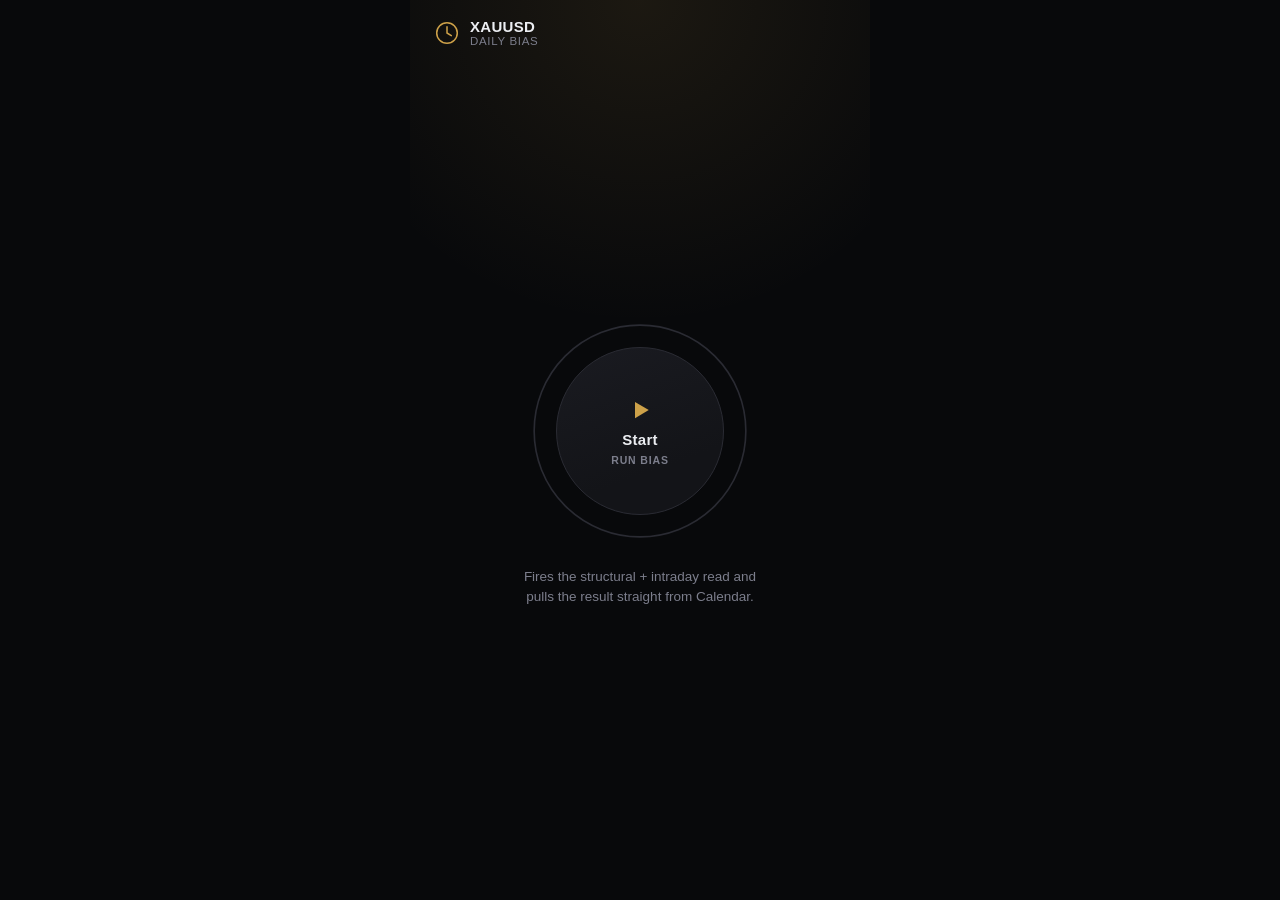
==== xauusd-bot-app/templates/index.html @ d7f9b199 "Add structured stats and key-points layout to the bias ticket Parses the routine's real output forma" ====
<!DOCTYPE html>
<html lang="en">
<head>
<meta charset="UTF-8">
<meta name="viewport" content="width=device-width, initial-scale=1, viewport-fit=cover">
<meta name="theme-color" content="#08090b">
<meta name="apple-mobile-web-app-capable" content="yes">
<meta name="apple-mobile-web-app-status-bar-style" content="black-translucent">
<meta name="apple-mobile-web-app-title" content="XAUUSD Bias">
<title>XAUUSD Daily Bias</title>
<style>
  :root {
    --ink: #08090b;
    --panel: #131418;
    --panel-raised: #1a1b21;
    --hairline: #2a2b33;
    --hairline-soft: rgba(255,255,255,0.06);
    --paper: #eceef2;
    --ink-2: #7c7e8c;
    --gold: #cda149;
    --gold-dim: rgba(205, 161, 73, 0.14);
    --buy: #35c78a;
    --buy-dim: rgba(53, 199, 138, 0.14);
    --sell: #e5566a;
    --sell-dim: rgba(229, 86, 106, 0.14);
    --none: #6f8fae;
    --none-dim: rgba(111, 143, 174, 0.14);
    --font-display: -apple-system, BlinkMacSystemFont, "SF Pro Display", "Segoe UI Variable", "Segoe UI", Roboto, sans-serif;
    --font-mono: ui-monospace, "SF Mono", "Cascadia Mono", "Roboto Mono", Menlo, Consolas, monospace;
  }

  * { box-sizing: border-box; -webkit-tap-highlight-color: transparent; }

  html, body {
    background: var(--ink);
    color: var(--paper);
  }

  body {
    margin: 0;
    font-family: var(--font-display);
    min-height: 100dvh;
    display: flex;
    justify-content: center;
    overflow-x: hidden;
  }

  .app-shell {
    width: 100%;
    max-width: 460px;
    min-height: 100dvh;
    display: flex;
    flex-direction: column;
    position: relative;
    padding-top: env(safe-area-inset-top);
    padding-bottom: env(safe-area-inset-bottom);
    background:
      radial-gradient(120% 60% at 50% 0%, rgba(205,161,73,0.10) 0%, rgba(205,161,73,0) 60%),
      var(--ink);
  }

  .topbar {
    display: flex;
    align-items: center;
    gap: 10px;
    padding: 18px 24px 14px;
    flex-shrink: 0;
  }

  .mark { width: 26px; height: 26px; flex-shrink: 0; }

  .wordmark { display: flex; flex-direction: column; line-height: 1.15; }

  .wordmark .ticker {
    font-size: 15px;
    font-weight: 650;
    letter-spacing: 0.02em;
    color: var(--paper);
  }

  .wordmark .sub {
    font-size: 11.5px;
    font-weight: 500;
    letter-spacing: 0.06em;
    text-transform: uppercase;
    color: var(--ink-2);
  }

  .screens {
    position: relative;
    flex: 1;
    display: flex;
    overflow: hidden;
  }

  .screen {
    position: absolute;
    inset: 0;
    display: flex;
    flex-direction: column;
    align-items: center;
    padding: 0 24px 32px;
    transition: transform 0.46s cubic-bezier(.22,.9,.32,1), opacity 0.4s ease;
  }

  .screen--idle { justify-content: center; transform: translateX(0); opacity: 1; }
  .screen--idle.leaving { transform: translateX(-22%); opacity: 0; }

  .screen--result {
    justify-content: flex-start;
    padding-top: 6vh;
    transform: translateX(100%);
    opacity: 0;
    pointer-events: none;
  }

  .screen--result.entered { transform: translateX(0); opacity: 1; pointer-events: auto; }

  /* ---- Idle screen ---- */

  .gauge-wrap {
    position: relative;
    width: 216px;
    height: 216px;
    display: flex;
    align-items: center;
    justify-content: center;
  }

  .gauge-ring { position: absolute; inset: 0; transform: rotate(-90deg); pointer-events: none; }
  .gauge-ring circle { fill: none; stroke-width: 1.5; }
  .gauge-ring .track { stroke: var(--hairline); }

  .gauge-ring .sweep {
    stroke: var(--gold);
    stroke-linecap: round;
    stroke-dasharray: 40 616;
    opacity: 0;
    transition: opacity 0.3s ease;
  }

  .gauge-wrap.pending .gauge-ring .sweep {
    opacity: 1;
    animation: sweep-rotate 1.35s linear infinite;
  }

  @keyframes sweep-rotate { to { transform: rotate(360deg); } }

  .gauge-btn {
    width: 168px;
    height: 168px;
    border-radius: 50%;
    border: 1px solid var(--hairline);
    background: linear-gradient(160deg, var(--panel-raised), var(--panel) 70%);
    color: var(--paper);
    display: flex;
    flex-direction: column;
    align-items: center;
    justify-content: center;
    gap: 6px;
    cursor: pointer;
    font-family: inherit;
    transition: transform 0.15s ease, border-color 0.3s ease;
  }

  .gauge-btn:active { transform: scale(0.96); }
  .gauge-btn:not(:disabled):hover { border-color: rgba(205, 161, 73, 0.5); }
  .gauge-btn:disabled { cursor: default; }

  .gauge-icon { width: 30px; height: 30px; color: var(--gold); }
  .gauge-label { font-size: 15px; font-weight: 650; letter-spacing: 0.02em; }

  .gauge-sub {
    font-size: 10.5px;
    font-weight: 600;
    letter-spacing: 0.08em;
    text-transform: uppercase;
    color: var(--ink-2);
  }

  .idle-hint {
    margin: 28px 0 0;
    font-size: 13.5px;
    color: var(--ink-2);
    text-align: center;
    max-width: 260px;
    line-height: 1.5;
  }

  .status-row {
    margin-top: 18px;
    display: flex;
    align-items: center;
    gap: 8px;
    font-size: 12.5px;
    color: var(--ink-2);
    font-variant-numeric: tabular-nums;
  }

  .status-row.error { color: var(--sell); }

  .status-row .dot {
    width: 6px;
    height: 6px;
    border-radius: 50%;
    background: var(--gold);
    animation: pulse-dot 1.4s ease-in-out infinite;
  }

  .status-row.error .dot { background: var(--sell); animation: none; }

  @keyframes pulse-dot { 0%, 100% { opacity: 0.35; } 50% { opacity: 1; } }

  /* ---- Result screen (trade ticket) ---- */

  .ticket {
    width: 100%;
    background: var(--panel);
    border: 1px solid var(--hairline);
    border-radius: 20px;
    overflow: hidden;
    box-shadow: 0 24px 60px -24px rgba(0,0,0,0.6);
  }

  .ticket-head {
    display: flex;
    align-items: center;
    justify-content: space-between;
    gap: 10px;
    padding: 22px 22px 20px;
  }

  .bias-group { display: flex; align-items: center; gap: 8px; flex-wrap: wrap; }

  .bias-pill {
    display: inline-flex;
    align-items: center;
    gap: 7px;
    padding: 7px 14px;
    border-radius: 100px;
    font-size: 13px;
    font-weight: 700;
    letter-spacing: 0.03em;
  }

  .bias-pill::before {
    content: "";
    width: 7px;
    height: 7px;
    border-radius: 50%;
    background: currentColor;
  }

  .bias-pill.buy { background: var(--buy-dim); color: var(--buy); }
  .bias-pill.sell { background: var(--sell-dim); color: var(--sell); }
  .bias-pill.none { background: var(--none-dim); color: var(--none); }

  .confidence-chip {
    display: inline-flex;
    align-items: center;
    gap: 6px;
    padding: 5px 10px;
    border-radius: 100px;
    font-size: 11px;
    font-weight: 650;
    letter-spacing: 0.03em;
    text-transform: uppercase;
    border: 1px solid transparent;
  }
  .confidence-chip::before { content: ""; width: 6px; height: 6px; border-radius: 50%; background: currentColor; }
  .confidence-chip.low { background: var(--sell-dim); color: var(--sell); }
  .confidence-chip.medium { background: var(--gold-dim); color: var(--gold); }
  .confidence-chip.high { background: var(--buy-dim); color: var(--buy); }
  .confidence-chip.neutral { background: transparent; border-color: var(--hairline); color: var(--ink-2); }
  .confidence-chip.neutral::before { display: none; }
  .confidence-chip[hidden] { display: none; }

  .ticket-time {
    font-family: var(--font-mono);
    font-size: 12px;
    color: var(--ink-2);
    font-variant-numeric: tabular-nums;
    white-space: nowrap;
  }

  .perforation {
    position: relative;
    height: 1px;
    background: repeating-linear-gradient(to right, var(--hairline) 0 6px, transparent 6px 12px);
    margin: 0;
  }

  .perforation::before, .perforation::after {
    content: "";
    position: absolute;
    top: -9px;
    width: 18px;
    height: 18px;
    border-radius: 50%;
    background: var(--ink);
    border: 1px solid var(--hairline);
  }

  .perforation::before { left: -10px; }
  .perforation::after { right: -10px; }

  .ticket-stats { display: flex; flex-direction: column; }
  .ticket-stats > * + * { border-top: 1px solid var(--hairline-soft); }
  .ticket-stats[hidden] { display: none; }

  .stat-row { display: flex; align-items: baseline; justify-content: space-between; padding: 13px 22px; gap: 12px; }
  .stat-row[hidden] { display: none; }
  .stat-label { font-size: 12.5px; color: var(--ink-2); font-weight: 500; }
  .stat-value { font-family: var(--font-mono); font-size: 14px; font-weight: 600; color: var(--paper); font-variant-numeric: tabular-nums; white-space: nowrap; }

  .stat-value-group { display: flex; flex-direction: column; align-items: flex-end; gap: 3px; }
  .stat-delta { font-family: var(--font-mono); font-size: 11px; font-weight: 600; font-variant-numeric: tabular-nums; white-space: nowrap; }
  .stat-delta.above { color: var(--buy); }
  .stat-delta.below { color: var(--sell); }

  .stat-block { padding: 13px 22px; }
  .stat-block[hidden] { display: none; }
  .stat-prose { margin: 6px 0 0; font-size: 13px; line-height: 1.55; color: var(--paper); }

  .ticket-keypoints { padding: 18px 22px 22px; border-top: 1px solid var(--hairline); }
  .ticket-keypoints[hidden] { display: none; }
  .section-label { display: block; font-size: 11px; font-weight: 700; letter-spacing: 0.08em; text-transform: uppercase; color: var(--ink-2); margin-bottom: 10px; }
  .key-summary { margin: 0 0 14px; font-size: 13.5px; line-height: 1.6; font-weight: 500; color: var(--paper); }
  .key-summary[hidden] { display: none; }

  .key-list { list-style: none; margin: 0; padding: 0; display: flex; flex-direction: column; gap: 10px; }
  .key-list li { display: flex; gap: 10px; align-items: flex-start; font-size: 13px; line-height: 1.55; color: var(--paper); }
  .key-index {
    flex-shrink: 0;
    width: 18px; height: 18px;
    border-radius: 5px;
    background: var(--gold-dim);
    color: var(--gold);
    font-family: var(--font-mono);
    font-size: 11px;
    font-weight: 700;
    display: flex; align-items: center; justify-content: center;
    margin-top: 1px;
  }

  .raw-fallback {
    margin: 0;
    padding: 22px;
    font-family: var(--font-mono);
    font-size: 13px;
    line-height: 1.75;
    color: var(--paper);
    white-space: pre-wrap;
  }
  .raw-fallback[hidden] { display: none; }

  .session-row {
    display: flex;
    align-items: center;
    justify-content: space-between;
    margin: 18px 2px 0;
    padding: 15px 16px;
    border: 1px solid var(--hairline);
    border-radius: 14px;
    color: var(--paper);
    text-decoration: none;
    font-size: 13.5px;
    font-weight: 550;
    background: var(--panel);
    transition: transform 0.15s ease, border-color 0.2s ease;
  }

  .session-row[hidden] { display: none; }
  .session-row:active { transform: scale(0.98); }
  .session-row:hover { border-color: rgba(205,161,73,0.4); }
  .session-row .chev { color: var(--gold); font-family: var(--font-mono); }

  .again-btn {
    width: 100%;
    margin-top: 14px;
    padding: 15px;
    border-radius: 14px;
    border: 1px solid transparent;
    background: transparent;
    color: var(--ink-2);
    font-family: inherit;
    font-size: 13.5px;
    font-weight: 600;
    cursor: pointer;
    transition: color 0.2s ease, transform 0.15s ease;
  }

  .again-btn:active { transform: scale(0.98); }
  .again-btn:hover { color: var(--paper); }

  @media (prefers-reduced-motion: reduce) {
    .screen, .gauge-btn, .session-row, .again-btn { transition: none !important; }
    .gauge-ring .sweep, .status-row .dot { animation: none !important; }
  }
</style>
</head>
<body>

<div class="app-shell">
  <div class="topbar">
    <svg class="mark" viewBox="0 0 24 24" fill="none">
      <circle cx="12" cy="12" r="9.5" stroke="#cda149" stroke-width="1.4"/>
      <path d="M12 6.2 L12 12 L16 14.4" stroke="#cda149" stroke-width="1.4" stroke-linecap="round" stroke-linejoin="round"/>
    </svg>
    <div class="wordmark">
      <span class="ticker">XAUUSD</span>
      <span class="sub">Daily Bias</span>
    </div>
  </div>

  <div class="screens">
    <section class="screen screen--idle" id="screenIdle">
      <div class="gauge-wrap" id="gaugeWrap">
        <svg class="gauge-ring" viewBox="0 0 200 200">
          <circle class="track" cx="100" cy="100" r="98"/>
          <circle class="sweep" cx="100" cy="100" r="98"/>
        </svg>
        <button class="gauge-btn" id="startBtn">
          <svg class="gauge-icon" viewBox="0 0 24 24" fill="none" id="btnIcon">
            <path d="M8 5.5v13l11-6.5-11-6.5z" fill="currentColor"/>
          </svg>
          <span class="gauge-label" id="btnLabel">Start</span>
          <span class="gauge-sub" id="btnSub">Run bias</span>
        </button>
      </div>
      <p class="idle-hint">Fires the structural + intraday read and pulls the result straight from Calendar.</p>
      <div class="status-row" id="statusRow" style="display:none;">
        <span class="dot"></span>
        <span id="statusText">Routine running…</span>
      </div>
    </section>

    <section class="screen screen--result" id="screenResult">
      <div class="ticket">
        <div class="ticket-head">
          <div class="bias-group">
            <span class="bias-pill none" id="biasPill">—</span>
            <span class="confidence-chip" id="confChip" hidden></span>
          </div>
          <span class="ticket-time" id="ticketTime"></span>
        </div>
        <div class="perforation"></div>
        <div class="ticket-stats" id="ticketStats">
          <div class="stat-row" id="rowPrice" hidden>
            <span class="stat-label">Current Price</span>
            <span class="stat-value" id="valPrice"></span>
          </div>
          <div class="stat-row" id="rowSma50" hidden>
            <span class="stat-label">SMA 50</span>
            <span class="stat-value-group">
              <span class="stat-value" id="valSma50"></span>
              <span class="stat-delta" id="deltaSma50"></span>
            </span>
          </div>
          <div class="stat-row" id="rowSma100" hidden>
            <span class="stat-label">SMA 100</span>
            <span class="stat-value-group">
              <span class="stat-value" id="valSma100"></span>
              <span class="stat-delta" id="deltaSma100"></span>
            </span>
          </div>
          <div class="stat-block" id="rowAlign" hidden>
            <span class="stat-label">Timeframe Alignment</span>
            <p class="stat-prose" id="valAlign"></p>
          </div>
        </div>
        <div class="ticket-keypoints" id="keySection" hidden>
          <span class="section-label">Key Points</span>
          <p class="key-summary" id="keySummary"></p>
          <ol class="key-list" id="keyList"></ol>
        </div>
        <pre class="raw-fallback" id="rawFallback" hidden></pre>
      </div>
      <a class="session-row" id="sessionLink" href="#" target="_blank" rel="noopener" hidden>
        <span>View full routine session</span>
        <span class="chev">→</span>
      </a>
      <button class="again-btn" id="againBtn">Run again</button>
    </section>
  </div>
</div>

<script>
(function () {
  const startBtn = document.getElementById('startBtn');
  const btnIcon = document.getElementById('btnIcon');
  const btnLabel = document.getElementById('btnLabel');
  const btnSub = document.getElementById('btnSub');
  const gaugeWrap = document.getElementById('gaugeWrap');
  const statusRow = document.getElementById('statusRow');
  const statusText = document.getElementById('statusText');

  const screenIdle = document.getElementById('screenIdle');
  const screenResult = document.getElementById('screenResult');
  const biasPill = document.getElementById('biasPill');
  const confChip = document.getElementById('confChip');
  const ticketTime = document.getElementById('ticketTime');
  const rowPrice = document.getElementById('rowPrice'), valPrice = document.getElementById('valPrice');
  const rowSma50 = document.getElementById('rowSma50'), valSma50 = document.getElementById('valSma50'), deltaSma50 = document.getElementById('deltaSma50');
  const rowSma100 = document.getElementById('rowSma100'), valSma100 = document.getElementById('valSma100'), deltaSma100 = document.getElementById('deltaSma100');
  const rowAlign = document.getElementById('rowAlign'), valAlign = document.getElementById('valAlign');
  const keySection = document.getElementById('keySection');
  const keySummary = document.getElementById('keySummary');
  const keyList = document.getElementById('keyList');
  const rawFallback = document.getElementById('rawFallback');
  const sessionLink = document.getElementById('sessionLink');
  const againBtn = document.getElementById('againBtn');

  let pollTimer = null;

  function parseReport(desc) {
    desc = desc || '';
    const biasMatch = desc.match(/BIAS:\s*(BUY|SELL|NONE)/i);
    const bias = biasMatch ? biasMatch[1].toUpperCase() : null;

    const confMatch = desc.match(/Confidence:\s*([A-Za-z]+)/i);
    const confidence = confMatch ? confMatch[1] : null;

    const priceLine = desc.match(/Price:\s*([\d,.]+)\s*\|\s*vs SMA50:\s*(above|below)\s*by\s*([\d,.]+)\s*\|\s*vs SMA100:\s*(above|below)\s*by\s*([\d,.]+)/i);
    let price = null, sma50 = null, dir50 = null, delta50 = null, sma100 = null, dir100 = null, delta100 = null;
    if (priceLine) {
      price = parseFloat(priceLine[1].replace(/,/g, ''));
      dir50 = priceLine[2].toLowerCase();
      delta50 = parseFloat(priceLine[3].replace(/,/g, ''));
      sma50 = dir50 === 'above' ? price - delta50 : price + delta50;
      dir100 = priceLine[4].toLowerCase();
      delta100 = parseFloat(priceLine[5].replace(/,/g, ''));
      sma100 = dir100 === 'above' ? price - delta100 : price + delta100;
    }

    const alignMatch = desc.match(/Timeframe alignment:\s*(.+)/i);
    const alignment = alignMatch ? alignMatch[1].trim() : null;

    const whyMatch = desc.match(/Why:\s*(.+)/i);
    const summary = whyMatch ? whyMatch[1].trim() : null;

    const pointsMatch = desc.match(/Key pointers[^\n]*\n([\s\S]*?)\n\s*\nBIAS:/i);
    let points = [];
    if (pointsMatch) {
      points = pointsMatch[1].split('\n')
        .map(function (l) { return l.trim(); })
        .filter(function (l) { return l.indexOf('-') === 0; })
        .map(function (l) { return l.replace(/^-+\s*/, ''); });
    }

    return {
      bias: bias, confidence: confidence,
      price: price,
      sma50: sma50, dir50: dir50, delta50: delta50,
      sma100: sma100, dir100: dir100, delta100: delta100,
      alignment: alignment, summary: summary, points: points
    };
  }

  function fmt(n) {
    return n == null ? null : '$' + n.toLocaleString('en-US', { minimumFractionDigits: 2, maximumFractionDigits: 2 });
  }

  function deltaText(dir, delta) {
    if (dir == null || delta == null) return null;
    return (dir === 'above' ? 'Above by ' : 'Below by ') + fmt(delta);
  }

  function renderTicket(bias, confidence, desc, fallbackTitle) {
    const r = parseReport(desc);
    const finalBias = bias || r.bias;

    biasPill.className = 'bias-pill ' + (finalBias ? finalBias.toLowerCase() : 'none');
    biasPill.textContent = finalBias || fallbackTitle || 'RESULT';

    const conf = confidence || r.confidence;
    const confKey = conf ? conf.toLowerCase() : null;
    const confClass = ['low', 'medium', 'high'].indexOf(confKey) !== -1 ? confKey : 'neutral';
    confChip.hidden = !conf;
    if (conf) {
      confChip.className = 'confidence-chip ' + confClass;
      confChip.textContent = conf + ' confidence';
    }

    ticketTime.textContent = new Date().toLocaleTimeString([], { hour: '2-digit', minute: '2-digit' });

    rowPrice.hidden = r.price == null;
    if (r.price != null) valPrice.textContent = fmt(r.price);

    rowSma50.hidden = r.sma50 == null;
    if (r.sma50 != null) {
      valSma50.textContent = fmt(r.sma50);
      deltaSma50.textContent = deltaText(r.dir50, r.delta50);
      deltaSma50.className = 'stat-delta ' + r.dir50;
    }

    rowSma100.hidden = r.sma100 == null;
    if (r.sma100 != null) {
      valSma100.textContent = fmt(r.sma100);
      deltaSma100.textContent = deltaText(r.dir100, r.delta100);
      deltaSma100.className = 'stat-delta ' + r.dir100;
    }

    rowAlign.hidden = !r.alignment;
    if (r.alignment) valAlign.textContent = r.alignment;

    const hasKeyContent = r.summary || r.points.length;
    keySection.hidden = !hasKeyContent;
    if (hasKeyContent) {
      keySummary.hidden = !r.summary;
      if (r.summary) keySummary.textContent = r.summary;
      keyList.innerHTML = '';
      r.points.forEach(function (p, i) {
        const li = document.createElement('li');
        const ix = document.createElement('span');
        ix.className = 'key-index';
        ix.textContent = String(i + 1);
        const tx = document.createElement('span');
        tx.textContent = p;
        li.appendChild(ix);
        li.appendChild(tx);
        keyList.appendChild(li);
      });
    }

    const nothingParsed = r.price == null && !r.alignment && !hasKeyContent;
    rawFallback.hidden = !nothingParsed;
    if (nothingParsed) rawFallback.textContent = desc || '(no description found)';
  }

  function setPending(isPending) {
    startBtn.disabled = isPending;
    gaugeWrap.classList.toggle('pending', isPending);
    btnIcon.style.display = isPending ? 'none' : '';
    btnLabel.textContent = isPending ? '' : 'Start';
    btnSub.textContent = isPending ? '' : 'Run bias';
  }

  function setStatus(text, isError) {
    statusRow.style.display = 'flex';
    statusRow.classList.toggle('error', !!isError);
    statusText.textContent = text;
  }

  function goToResult() {
    screenIdle.classList.add('leaving');
    screenResult.classList.add('entered');
  }

  function reset() {
    screenIdle.classList.remove('leaving');
    screenResult.classList.remove('entered');
    statusRow.style.display = 'none';
    setPending(false);
  }

  async function startBot() {
    setPending(true);
    setStatus('Firing routine…', false);

    let res;
    try {
      res = await fetch('/api/start', { method: 'POST' });
    } catch (e) {
      setStatus('Failed to start — ' + e.message, true);
      setPending(false);
      return;
    }

    if (!res.ok) {
      let detail = '';
      try {
        const err = await res.json();
        detail = err.detail || JSON.stringify(err);
      } catch (e) {
        detail = res.statusText || 'unknown error';
      }
      setStatus('Failed to start — ' + detail, true);
      setPending(false);
      return;
    }

    setStatus('Routine running…', false);
    pollStatus();
  }

  async function pollStatus() {
    const res = await fetch('/api/status');
    const data = await res.json();

    if (data.status === 'pending') {
      setStatus('Routine running… (' + data.elapsed_seconds + 's)', false);
      pollTimer = setTimeout(pollStatus, 5000);
      return;
    }

    setPending(false);

    if (data.status === 'done') {
      renderTicket(null, null, data.description, data.title);

      if (data.session_url) {
        sessionLink.href = data.session_url;
        sessionLink.hidden = false;
      } else {
        sessionLink.hidden = true;
      }

      goToResult();
    } else if (data.status === 'timeout') {
      biasPill.className = 'bias-pill none';
      biasPill.textContent = 'TIMED OUT';
      confChip.hidden = true;
      ticketTime.textContent = new Date().toLocaleTimeString([], { hour: '2-digit', minute: '2-digit' });
      rowPrice.hidden = rowSma50.hidden = rowSma100.hidden = rowAlign.hidden = true;
      keySection.hidden = true;
      rawFallback.hidden = false;
      rawFallback.textContent = 'Timed out waiting for the calendar event. Check the session directly.';

      if (data.session_url) {
        sessionLink.href = data.session_url;
        sessionLink.hidden = false;
      } else {
        sessionLink.hidden = true;
      }

      goToResult();
    } else {
      setStatus('Unexpected status: ' + data.status, true);
    }
  }

  startBtn.addEventListener('click', startBot);
  againBtn.addEventListener('click', reset);
})();
</script>
</body>
</html>
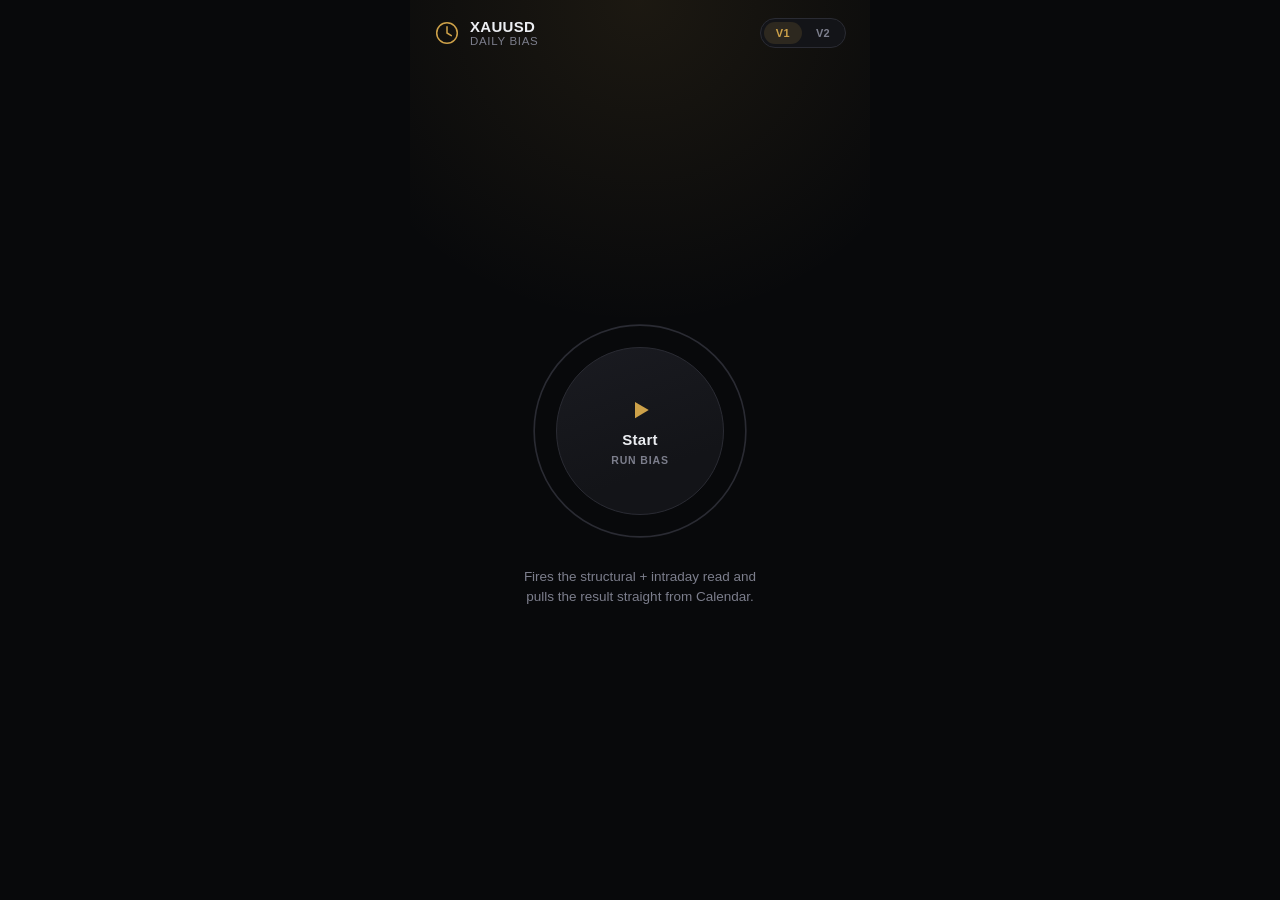
==== commit dd8b2546: "Split the analysis engine into V1/V2 routines with a UI toggle Restores oanda_xauusd_report.py to th" ====
--- a/xauusd-bot-app/templates/index.html
+++ b/xauusd-bot-app/templates/index.html
@@ -62,10 +62,13 @@
   .topbar {
     display: flex;
     align-items: center;
+    justify-content: space-between;
     gap: 10px;
     padding: 18px 24px 14px;
     flex-shrink: 0;
   }
+
+  .brand { display: flex; align-items: center; gap: 10px; }
 
   .mark { width: 26px; height: 26px; flex-shrink: 0; }
 
@@ -86,11 +89,40 @@
     color: var(--ink-2);
   }
 
+  .version-toggle {
+    display: flex;
+    align-items: center;
+    background: var(--panel);
+    border: 1px solid var(--hairline);
+    border-radius: 100px;
+    padding: 3px;
+    gap: 2px;
+    flex-shrink: 0;
+  }
+
+  .version-btn {
+    border: none;
+    background: transparent;
+    color: var(--ink-2);
+    font-family: inherit;
+    font-size: 11px;
+    font-weight: 700;
+    letter-spacing: 0.03em;
+    padding: 5px 12px;
+    border-radius: 100px;
+    cursor: pointer;
+    transition: background-color 0.2s ease, color 0.2s ease;
+  }
+
+  .version-btn.active { background: var(--gold-dim); color: var(--gold); }
+  .version-btn:disabled { cursor: default; opacity: 0.6; }
+
   .screens {
     position: relative;
     flex: 1;
     display: flex;
-    overflow: hidden;
+    flex-direction: column;
+    overflow-x: hidden;
   }
 
   .screen {
@@ -112,6 +144,8 @@
     transform: translateX(100%);
     opacity: 0;
     pointer-events: none;
+    overflow-y: auto;
+    -webkit-overflow-scrolling: touch;
   }
 
   .screen--result.entered { transform: translateX(0); opacity: 1; pointer-events: auto; }
@@ -321,6 +355,13 @@
   .stat-block { padding: 13px 22px; }
   .stat-block[hidden] { display: none; }
   .stat-prose { margin: 6px 0 0; font-size: 13px; line-height: 1.55; color: var(--paper); }
+
+  .liquidity-grid { display: flex; flex-direction: column; gap: 8px; margin-top: 8px; }
+  .liq-row { display: flex; align-items: center; justify-content: space-between; gap: 10px; }
+  .liq-half { display: flex; align-items: baseline; gap: 6px; flex: 1; }
+  .liq-half.align-end { justify-content: flex-end; }
+  .liq-label { font-size: 10.5px; font-weight: 700; letter-spacing: 0.04em; color: var(--ink-2); }
+  .liq-value { font-family: var(--font-mono); font-size: 13px; font-weight: 600; color: var(--paper); font-variant-numeric: tabular-nums; white-space: nowrap; }
 
   .ticket-keypoints { padding: 18px 22px 22px; border-top: 1px solid var(--hairline); }
   .ticket-keypoints[hidden] { display: none; }
@@ -403,13 +444,19 @@
 
 <div class="app-shell">
   <div class="topbar">
-    <svg class="mark" viewBox="0 0 24 24" fill="none">
-      <circle cx="12" cy="12" r="9.5" stroke="#cda149" stroke-width="1.4"/>
-      <path d="M12 6.2 L12 12 L16 14.4" stroke="#cda149" stroke-width="1.4" stroke-linecap="round" stroke-linejoin="round"/>
-    </svg>
-    <div class="wordmark">
-      <span class="ticker">XAUUSD</span>
-      <span class="sub">Daily Bias</span>
+    <div class="brand">
+      <svg class="mark" viewBox="0 0 24 24" fill="none">
+        <circle cx="12" cy="12" r="9.5" stroke="#cda149" stroke-width="1.4"/>
+        <path d="M12 6.2 L12 12 L16 14.4" stroke="#cda149" stroke-width="1.4" stroke-linecap="round" stroke-linejoin="round"/>
+      </svg>
+      <div class="wordmark">
+        <span class="ticker">XAUUSD</span>
+        <span class="sub">Daily Bias</span>
+      </div>
+    </div>
+    <div class="version-toggle" id="versionToggle" role="group" aria-label="Routine version">
+      <button type="button" class="version-btn" data-version="v1" id="btnV1">V1</button>
+      <button type="button" class="version-btn" data-version="v2" id="btnV2">V2</button>
     </div>
   </div>
 
@@ -468,6 +515,23 @@
             <span class="stat-label">Timeframe Alignment</span>
             <p class="stat-prose" id="valAlign"></p>
           </div>
+          <div class="stat-block" id="rowLiquidity" hidden>
+            <span class="stat-label">Liquidity Zones</span>
+            <div class="liquidity-grid">
+              <div class="liq-row">
+                <span class="liq-half"><span class="liq-label">PDL</span><span class="liq-value" id="valPdl"></span></span>
+                <span class="liq-half align-end"><span class="liq-label">PDH</span><span class="liq-value" id="valPdh"></span></span>
+              </div>
+              <div class="liq-row">
+                <span class="liq-half"><span class="liq-label">PSL</span><span class="liq-value" id="valPsl"></span></span>
+                <span class="liq-half align-end"><span class="liq-label">PSH</span><span class="liq-value" id="valPsh"></span></span>
+              </div>
+              <div class="liq-row">
+                <span class="liq-half"><span class="liq-label">PWL</span><span class="liq-value" id="valPwl"></span></span>
+                <span class="liq-half align-end"><span class="liq-label">PWH</span><span class="liq-value" id="valPwh"></span></span>
+              </div>
+            </div>
+          </div>
         </div>
         <div class="ticket-keypoints" id="keySection" hidden>
           <span class="section-label">Key Points</span>
@@ -487,6 +551,24 @@
 
 <script>
 (function () {
+  const versionBtns = document.querySelectorAll('.version-btn');
+  let selectedVersion = localStorage.getItem('xauusd_version') || 'v1';
+  if (selectedVersion !== 'v1' && selectedVersion !== 'v2') selectedVersion = 'v1';
+
+  function applyVersionUI() {
+    versionBtns.forEach(function (btn) {
+      btn.classList.toggle('active', btn.dataset.version === selectedVersion);
+    });
+  }
+  versionBtns.forEach(function (btn) {
+    btn.addEventListener('click', function () {
+      selectedVersion = btn.dataset.version;
+      localStorage.setItem('xauusd_version', selectedVersion);
+      applyVersionUI();
+    });
+  });
+  applyVersionUI();
+
   const startBtn = document.getElementById('startBtn');
   const btnIcon = document.getElementById('btnIcon');
   const btnLabel = document.getElementById('btnLabel');
@@ -504,6 +586,10 @@
   const rowSma50 = document.getElementById('rowSma50'), valSma50 = document.getElementById('valSma50'), deltaSma50 = document.getElementById('deltaSma50');
   const rowSma100 = document.getElementById('rowSma100'), valSma100 = document.getElementById('valSma100'), deltaSma100 = document.getElementById('deltaSma100');
   const rowAlign = document.getElementById('rowAlign'), valAlign = document.getElementById('valAlign');
+  const rowLiquidity = document.getElementById('rowLiquidity');
+  const valPdl = document.getElementById('valPdl'), valPdh = document.getElementById('valPdh');
+  const valPsl = document.getElementById('valPsl'), valPsh = document.getElementById('valPsh');
+  const valPwl = document.getElementById('valPwl'), valPwh = document.getElementById('valPwh');
   const keySection = document.getElementById('keySection');
   const keySummary = document.getElementById('keySummary');
   const keyList = document.getElementById('keyList');
@@ -536,6 +622,16 @@
     const alignMatch = desc.match(/Timeframe alignment:\s*(.+)/i);
     const alignment = alignMatch ? alignMatch[1].trim() : null;
 
+    const liqMatch = desc.match(/Liquidity zones:\s*PDL\s*([\d,.]+)\s*\|\s*PDH\s*([\d,.]+)\s*\|\s*PSL\s*([\d,.]+)\s*\|\s*PSH\s*([\d,.]+)\s*\|\s*PWL\s*([\d,.]+)\s*\|\s*PWH\s*([\d,.]+)/i);
+    let liquidity = null;
+    if (liqMatch) {
+      liquidity = {
+        pdl: parseFloat(liqMatch[1].replace(/,/g, '')), pdh: parseFloat(liqMatch[2].replace(/,/g, '')),
+        psl: parseFloat(liqMatch[3].replace(/,/g, '')), psh: parseFloat(liqMatch[4].replace(/,/g, '')),
+        pwl: parseFloat(liqMatch[5].replace(/,/g, '')), pwh: parseFloat(liqMatch[6].replace(/,/g, ''))
+      };
+    }
+
     const whyMatch = desc.match(/Why:\s*(.+)/i);
     const summary = whyMatch ? whyMatch[1].trim() : null;
 
@@ -553,7 +649,7 @@
       price: price,
       sma50: sma50, dir50: dir50, delta50: delta50,
       sma100: sma100, dir100: dir100, delta100: delta100,
-      alignment: alignment, summary: summary, points: points
+      alignment: alignment, liquidity: liquidity, summary: summary, points: points
     };
   }
 
@@ -603,6 +699,16 @@
 
     rowAlign.hidden = !r.alignment;
     if (r.alignment) valAlign.textContent = r.alignment;
+
+    rowLiquidity.hidden = !r.liquidity;
+    if (r.liquidity) {
+      valPdl.textContent = fmt(r.liquidity.pdl);
+      valPdh.textContent = fmt(r.liquidity.pdh);
+      valPsl.textContent = fmt(r.liquidity.psl);
+      valPsh.textContent = fmt(r.liquidity.psh);
+      valPwl.textContent = fmt(r.liquidity.pwl);
+      valPwh.textContent = fmt(r.liquidity.pwh);
+    }
 
     const hasKeyContent = r.summary || r.points.length;
     keySection.hidden = !hasKeyContent;
@@ -623,13 +729,14 @@
       });
     }
 
-    const nothingParsed = r.price == null && !r.alignment && !hasKeyContent;
+    const nothingParsed = r.price == null && !r.alignment && !r.liquidity && !hasKeyContent;
     rawFallback.hidden = !nothingParsed;
     if (nothingParsed) rawFallback.textContent = desc || '(no description found)';
   }
 
   function setPending(isPending) {
     startBtn.disabled = isPending;
+    versionBtns.forEach(function (btn) { btn.disabled = isPending; });
     gaugeWrap.classList.toggle('pending', isPending);
     btnIcon.style.display = isPending ? 'none' : '';
     btnLabel.textContent = isPending ? '' : 'Start';
@@ -642,12 +749,23 @@
     statusText.textContent = text;
   }
 
+  let settleTimer = null;
+
   function goToResult() {
     screenIdle.classList.add('leaving');
     screenResult.classList.add('entered');
+    // Once the slide-in finishes, drop out of the absolute overlay stack
+    // and back into normal flow so the page grows to fit the full ticket
+    // (price/SMA/key points) instead of being clipped to one screen height.
+    clearTimeout(settleTimer);
+    settleTimer = setTimeout(function () {
+      screenResult.style.position = 'relative';
+    }, 480);
   }
 
   function reset() {
+    clearTimeout(settleTimer);
+    screenResult.style.position = '';
     screenIdle.classList.remove('leaving');
     screenResult.classList.remove('entered');
     statusRow.style.display = 'none';
@@ -660,7 +778,11 @@
 
     let res;
     try {
-      res = await fetch('/api/start', { method: 'POST' });
+      res = await fetch('/api/start', {
+        method: 'POST',
+        headers: { 'Content-Type': 'application/json' },
+        body: JSON.stringify({ version: selectedVersion })
+      });
     } catch (e) {
       setStatus('Failed to start — ' + e.message, true);
       setPending(false);
@@ -712,7 +834,7 @@
       biasPill.textContent = 'TIMED OUT';
       confChip.hidden = true;
       ticketTime.textContent = new Date().toLocaleTimeString([], { hour: '2-digit', minute: '2-digit' });
-      rowPrice.hidden = rowSma50.hidden = rowSma100.hidden = rowAlign.hidden = true;
+      rowPrice.hidden = rowSma50.hidden = rowSma100.hidden = rowAlign.hidden = rowLiquidity.hidden = true;
       keySection.hidden = true;
       rawFallback.hidden = false;
       rawFallback.textContent = 'Timed out waiting for the calendar event. Check the session directly.';
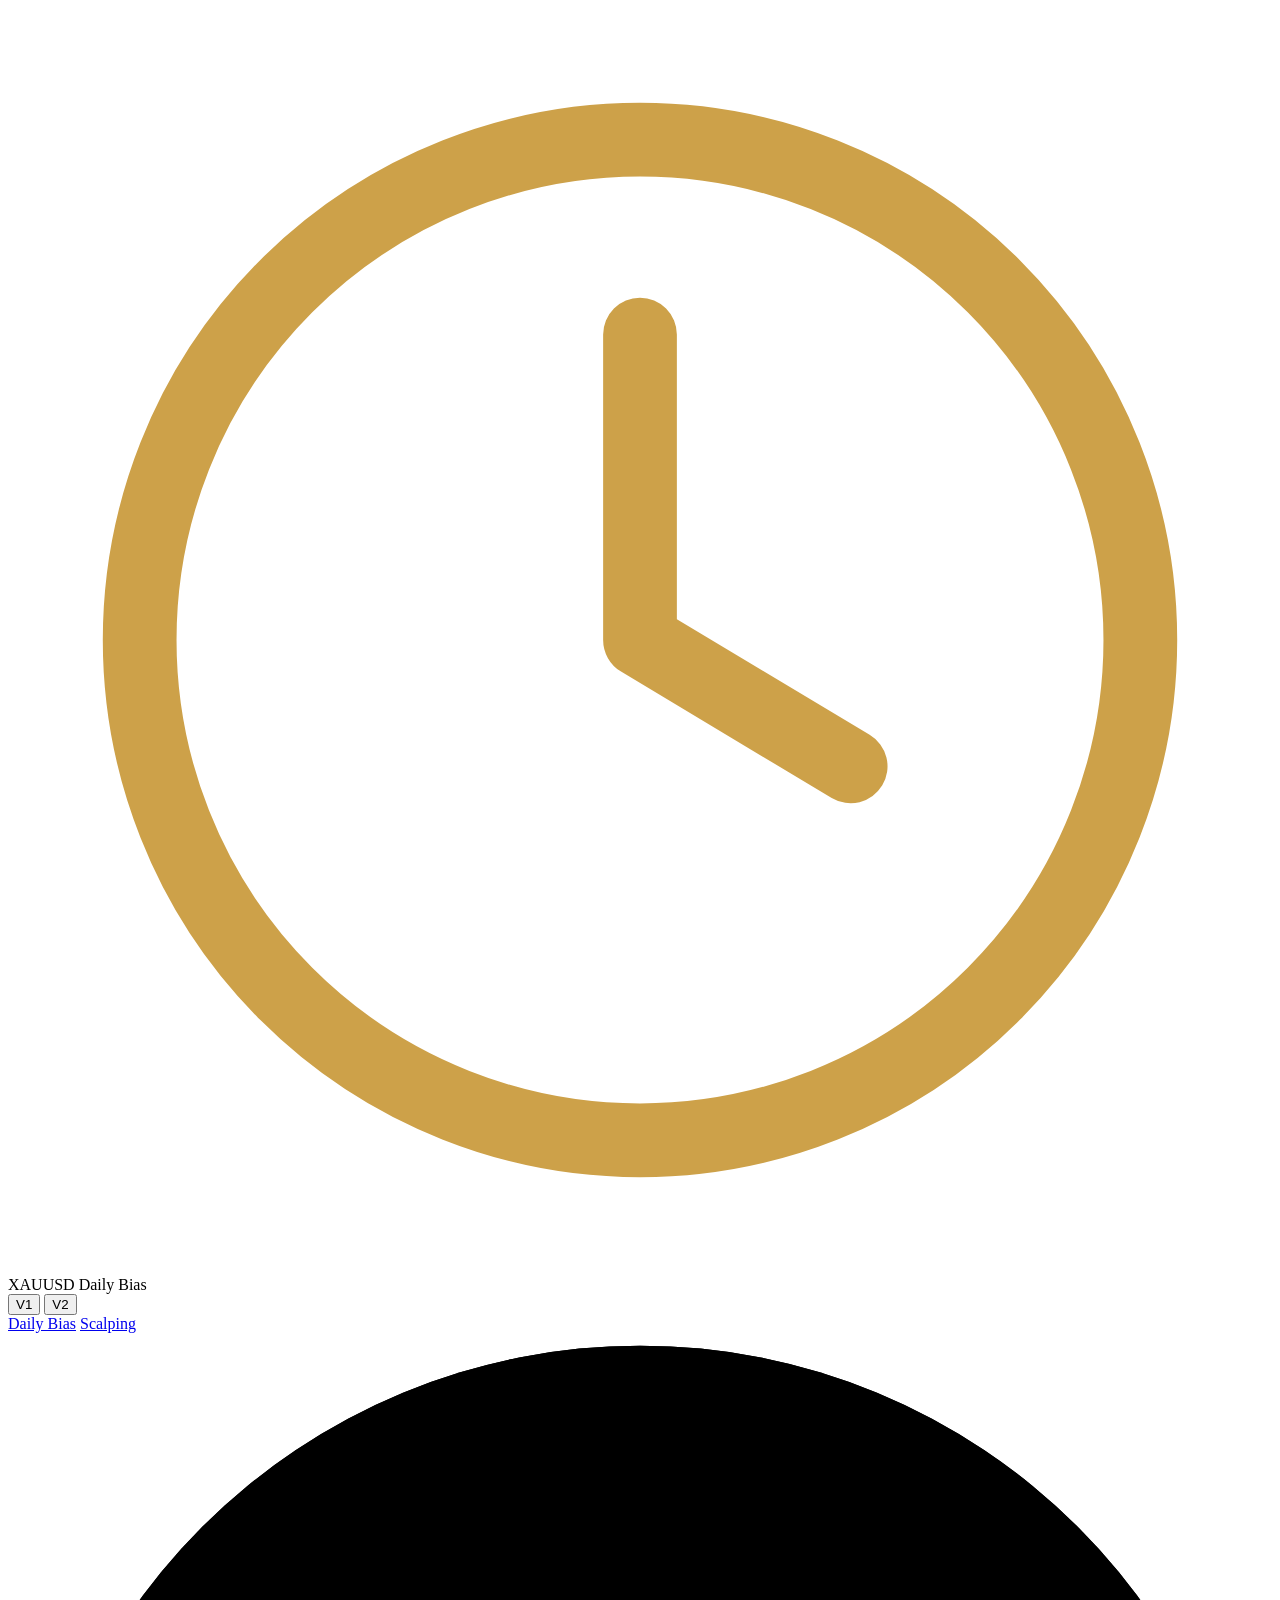
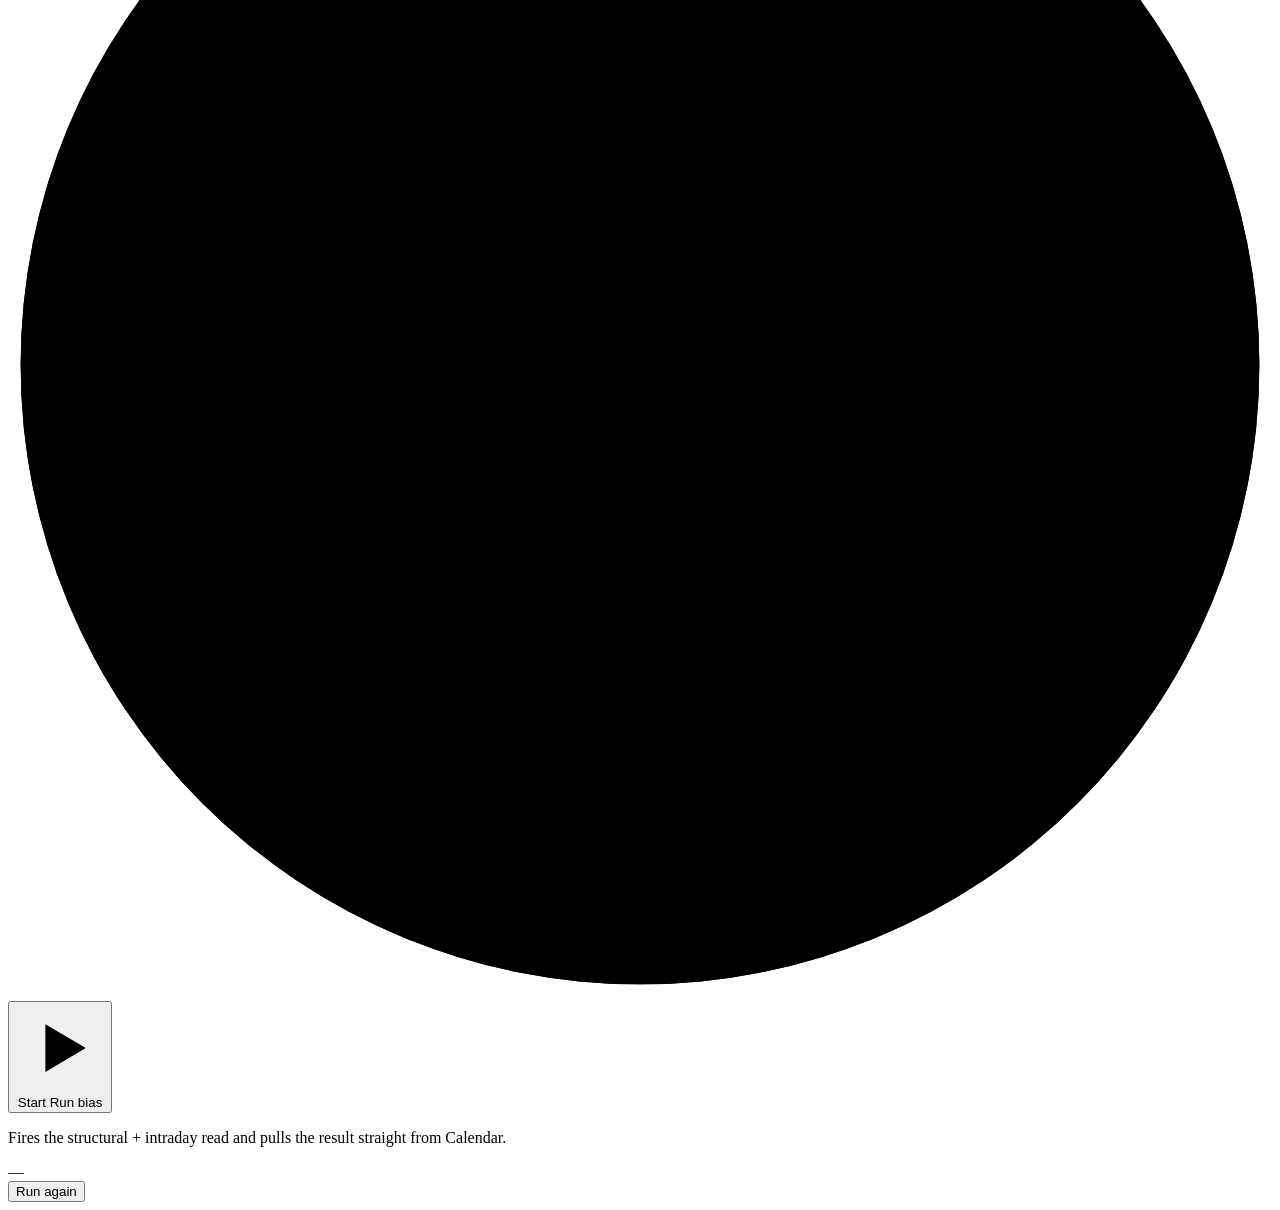
==== commit e1f327e1: "Add Scalping screen to the Flask app New /scalping screen (tab switcher shared with Daily Bias) show" ====
--- a/xauusd-bot-app/templates/index.html
+++ b/xauusd-bot-app/templates/index.html
@@ -8,437 +8,7 @@
 <meta name="apple-mobile-web-app-status-bar-style" content="black-translucent">
 <meta name="apple-mobile-web-app-title" content="XAUUSD Bias">
 <title>XAUUSD Daily Bias</title>
-<style>
-  :root {
-    --ink: #08090b;
-    --panel: #131418;
-    --panel-raised: #1a1b21;
-    --hairline: #2a2b33;
-    --hairline-soft: rgba(255,255,255,0.06);
-    --paper: #eceef2;
-    --ink-2: #7c7e8c;
-    --gold: #cda149;
-    --gold-dim: rgba(205, 161, 73, 0.14);
-    --buy: #35c78a;
-    --buy-dim: rgba(53, 199, 138, 0.14);
-    --sell: #e5566a;
-    --sell-dim: rgba(229, 86, 106, 0.14);
-    --none: #6f8fae;
-    --none-dim: rgba(111, 143, 174, 0.14);
-    --font-display: -apple-system, BlinkMacSystemFont, "SF Pro Display", "Segoe UI Variable", "Segoe UI", Roboto, sans-serif;
-    --font-mono: ui-monospace, "SF Mono", "Cascadia Mono", "Roboto Mono", Menlo, Consolas, monospace;
-  }
-
-  * { box-sizing: border-box; -webkit-tap-highlight-color: transparent; }
-
-  html, body {
-    background: var(--ink);
-    color: var(--paper);
-  }
-
-  body {
-    margin: 0;
-    font-family: var(--font-display);
-    min-height: 100dvh;
-    display: flex;
-    justify-content: center;
-    overflow-x: hidden;
-  }
-
-  .app-shell {
-    width: 100%;
-    max-width: 460px;
-    min-height: 100dvh;
-    display: flex;
-    flex-direction: column;
-    position: relative;
-    padding-top: env(safe-area-inset-top);
-    padding-bottom: env(safe-area-inset-bottom);
-    background:
-      radial-gradient(120% 60% at 50% 0%, rgba(205,161,73,0.10) 0%, rgba(205,161,73,0) 60%),
-      var(--ink);
-  }
-
-  .topbar {
-    display: flex;
-    align-items: center;
-    justify-content: space-between;
-    gap: 10px;
-    padding: 18px 24px 14px;
-    flex-shrink: 0;
-  }
-
-  .brand { display: flex; align-items: center; gap: 10px; }
-
-  .mark { width: 26px; height: 26px; flex-shrink: 0; }
-
-  .wordmark { display: flex; flex-direction: column; line-height: 1.15; }
-
-  .wordmark .ticker {
-    font-size: 15px;
-    font-weight: 650;
-    letter-spacing: 0.02em;
-    color: var(--paper);
-  }
-
-  .wordmark .sub {
-    font-size: 11.5px;
-    font-weight: 500;
-    letter-spacing: 0.06em;
-    text-transform: uppercase;
-    color: var(--ink-2);
-  }
-
-  .version-toggle {
-    display: flex;
-    align-items: center;
-    background: var(--panel);
-    border: 1px solid var(--hairline);
-    border-radius: 100px;
-    padding: 3px;
-    gap: 2px;
-    flex-shrink: 0;
-  }
-
-  .version-btn {
-    border: none;
-    background: transparent;
-    color: var(--ink-2);
-    font-family: inherit;
-    font-size: 11px;
-    font-weight: 700;
-    letter-spacing: 0.03em;
-    padding: 5px 12px;
-    border-radius: 100px;
-    cursor: pointer;
-    transition: background-color 0.2s ease, color 0.2s ease;
-  }
-
-  .version-btn.active { background: var(--gold-dim); color: var(--gold); }
-  .version-btn:disabled { cursor: default; opacity: 0.6; }
-
-  .screens {
-    position: relative;
-    flex: 1;
-    display: flex;
-    flex-direction: column;
-    overflow-x: hidden;
-  }
-
-  .screen {
-    position: absolute;
-    inset: 0;
-    display: flex;
-    flex-direction: column;
-    align-items: center;
-    padding: 0 24px 32px;
-    transition: transform 0.46s cubic-bezier(.22,.9,.32,1), opacity 0.4s ease;
-  }
-
-  .screen--idle { justify-content: center; transform: translateX(0); opacity: 1; }
-  .screen--idle.leaving { transform: translateX(-22%); opacity: 0; }
-
-  .screen--result {
-    justify-content: flex-start;
-    padding-top: 6vh;
-    transform: translateX(100%);
-    opacity: 0;
-    pointer-events: none;
-    overflow-y: auto;
-    -webkit-overflow-scrolling: touch;
-  }
-
-  .screen--result.entered { transform: translateX(0); opacity: 1; pointer-events: auto; }
-
-  /* ---- Idle screen ---- */
-
-  .gauge-wrap {
-    position: relative;
-    width: 216px;
-    height: 216px;
-    display: flex;
-    align-items: center;
-    justify-content: center;
-  }
-
-  .gauge-ring { position: absolute; inset: 0; transform: rotate(-90deg); pointer-events: none; }
-  .gauge-ring circle { fill: none; stroke-width: 1.5; }
-  .gauge-ring .track { stroke: var(--hairline); }
-
-  .gauge-ring .sweep {
-    stroke: var(--gold);
-    stroke-linecap: round;
-    stroke-dasharray: 40 616;
-    opacity: 0;
-    transition: opacity 0.3s ease;
-  }
-
-  .gauge-wrap.pending .gauge-ring .sweep {
-    opacity: 1;
-    animation: sweep-rotate 1.35s linear infinite;
-  }
-
-  @keyframes sweep-rotate { to { transform: rotate(360deg); } }
-
-  .gauge-btn {
-    width: 168px;
-    height: 168px;
-    border-radius: 50%;
-    border: 1px solid var(--hairline);
-    background: linear-gradient(160deg, var(--panel-raised), var(--panel) 70%);
-    color: var(--paper);
-    display: flex;
-    flex-direction: column;
-    align-items: center;
-    justify-content: center;
-    gap: 6px;
-    cursor: pointer;
-    font-family: inherit;
-    transition: transform 0.15s ease, border-color 0.3s ease;
-  }
-
-  .gauge-btn:active { transform: scale(0.96); }
-  .gauge-btn:not(:disabled):hover { border-color: rgba(205, 161, 73, 0.5); }
-  .gauge-btn:disabled { cursor: default; }
-
-  .gauge-icon { width: 30px; height: 30px; color: var(--gold); }
-  .gauge-label { font-size: 15px; font-weight: 650; letter-spacing: 0.02em; }
-
-  .gauge-sub {
-    font-size: 10.5px;
-    font-weight: 600;
-    letter-spacing: 0.08em;
-    text-transform: uppercase;
-    color: var(--ink-2);
-  }
-
-  .idle-hint {
-    margin: 28px 0 0;
-    font-size: 13.5px;
-    color: var(--ink-2);
-    text-align: center;
-    max-width: 260px;
-    line-height: 1.5;
-  }
-
-  .status-row {
-    margin-top: 18px;
-    display: flex;
-    align-items: center;
-    gap: 8px;
-    font-size: 12.5px;
-    color: var(--ink-2);
-    font-variant-numeric: tabular-nums;
-  }
-
-  .status-row.error { color: var(--sell); }
-
-  .status-row .dot {
-    width: 6px;
-    height: 6px;
-    border-radius: 50%;
-    background: var(--gold);
-    animation: pulse-dot 1.4s ease-in-out infinite;
-  }
-
-  .status-row.error .dot { background: var(--sell); animation: none; }
-
-  @keyframes pulse-dot { 0%, 100% { opacity: 0.35; } 50% { opacity: 1; } }
-
-  /* ---- Result screen (trade ticket) ---- */
-
-  .ticket {
-    width: 100%;
-    background: var(--panel);
-    border: 1px solid var(--hairline);
-    border-radius: 20px;
-    overflow: hidden;
-    box-shadow: 0 24px 60px -24px rgba(0,0,0,0.6);
-  }
-
-  .ticket-head {
-    display: flex;
-    align-items: center;
-    justify-content: space-between;
-    gap: 10px;
-    padding: 22px 22px 20px;
-  }
-
-  .bias-group { display: flex; align-items: center; gap: 8px; flex-wrap: wrap; }
-
-  .bias-pill {
-    display: inline-flex;
-    align-items: center;
-    gap: 7px;
-    padding: 7px 14px;
-    border-radius: 100px;
-    font-size: 13px;
-    font-weight: 700;
-    letter-spacing: 0.03em;
-  }
-
-  .bias-pill::before {
-    content: "";
-    width: 7px;
-    height: 7px;
-    border-radius: 50%;
-    background: currentColor;
-  }
-
-  .bias-pill.buy { background: var(--buy-dim); color: var(--buy); }
-  .bias-pill.sell { background: var(--sell-dim); color: var(--sell); }
-  .bias-pill.none { background: var(--none-dim); color: var(--none); }
-
-  .confidence-chip {
-    display: inline-flex;
-    align-items: center;
-    gap: 6px;
-    padding: 5px 10px;
-    border-radius: 100px;
-    font-size: 11px;
-    font-weight: 650;
-    letter-spacing: 0.03em;
-    text-transform: uppercase;
-    border: 1px solid transparent;
-  }
-  .confidence-chip::before { content: ""; width: 6px; height: 6px; border-radius: 50%; background: currentColor; }
-  .confidence-chip.low { background: var(--sell-dim); color: var(--sell); }
-  .confidence-chip.medium { background: var(--gold-dim); color: var(--gold); }
-  .confidence-chip.high { background: var(--buy-dim); color: var(--buy); }
-  .confidence-chip.neutral { background: transparent; border-color: var(--hairline); color: var(--ink-2); }
-  .confidence-chip.neutral::before { display: none; }
-  .confidence-chip[hidden] { display: none; }
-
-  .ticket-time {
-    font-family: var(--font-mono);
-    font-size: 12px;
-    color: var(--ink-2);
-    font-variant-numeric: tabular-nums;
-    white-space: nowrap;
-  }
-
-  .perforation {
-    position: relative;
-    height: 1px;
-    background: repeating-linear-gradient(to right, var(--hairline) 0 6px, transparent 6px 12px);
-    margin: 0;
-  }
-
-  .perforation::before, .perforation::after {
-    content: "";
-    position: absolute;
-    top: -9px;
-    width: 18px;
-    height: 18px;
-    border-radius: 50%;
-    background: var(--ink);
-    border: 1px solid var(--hairline);
-  }
-
-  .perforation::before { left: -10px; }
-  .perforation::after { right: -10px; }
-
-  .ticket-stats { display: flex; flex-direction: column; }
-  .ticket-stats > * + * { border-top: 1px solid var(--hairline-soft); }
-  .ticket-stats[hidden] { display: none; }
-
-  .stat-row { display: flex; align-items: baseline; justify-content: space-between; padding: 13px 22px; gap: 12px; }
-  .stat-row[hidden] { display: none; }
-  .stat-label { font-size: 12.5px; color: var(--ink-2); font-weight: 500; }
-  .stat-value { font-family: var(--font-mono); font-size: 14px; font-weight: 600; color: var(--paper); font-variant-numeric: tabular-nums; white-space: nowrap; }
-
-  .stat-value-group { display: flex; flex-direction: column; align-items: flex-end; gap: 3px; }
-  .stat-delta { font-family: var(--font-mono); font-size: 11px; font-weight: 600; font-variant-numeric: tabular-nums; white-space: nowrap; }
-  .stat-delta.above { color: var(--buy); }
-  .stat-delta.below { color: var(--sell); }
-
-  .stat-block { padding: 13px 22px; }
-  .stat-block[hidden] { display: none; }
-  .stat-prose { margin: 6px 0 0; font-size: 13px; line-height: 1.55; color: var(--paper); }
-
-  .liquidity-grid { display: flex; flex-direction: column; gap: 8px; margin-top: 8px; }
-  .liq-row { display: flex; align-items: center; justify-content: space-between; gap: 10px; }
-  .liq-half { display: flex; align-items: baseline; gap: 6px; flex: 1; }
-  .liq-half.align-end { justify-content: flex-end; }
-  .liq-label { font-size: 10.5px; font-weight: 700; letter-spacing: 0.04em; color: var(--ink-2); }
-  .liq-value { font-family: var(--font-mono); font-size: 13px; font-weight: 600; color: var(--paper); font-variant-numeric: tabular-nums; white-space: nowrap; }
-
-  .ticket-keypoints { padding: 18px 22px 22px; border-top: 1px solid var(--hairline); }
-  .ticket-keypoints[hidden] { display: none; }
-  .section-label { display: block; font-size: 11px; font-weight: 700; letter-spacing: 0.08em; text-transform: uppercase; color: var(--ink-2); margin-bottom: 10px; }
-  .key-summary { margin: 0 0 14px; font-size: 13.5px; line-height: 1.6; font-weight: 500; color: var(--paper); }
-  .key-summary[hidden] { display: none; }
-
-  .key-list { list-style: none; margin: 0; padding: 0; display: flex; flex-direction: column; gap: 10px; }
-  .key-list li { display: flex; gap: 10px; align-items: flex-start; font-size: 13px; line-height: 1.55; color: var(--paper); }
-  .key-index {
-    flex-shrink: 0;
-    width: 18px; height: 18px;
-    border-radius: 5px;
-    background: var(--gold-dim);
-    color: var(--gold);
-    font-family: var(--font-mono);
-    font-size: 11px;
-    font-weight: 700;
-    display: flex; align-items: center; justify-content: center;
-    margin-top: 1px;
-  }
-
-  .raw-fallback {
-    margin: 0;
-    padding: 22px;
-    font-family: var(--font-mono);
-    font-size: 13px;
-    line-height: 1.75;
-    color: var(--paper);
-    white-space: pre-wrap;
-  }
-  .raw-fallback[hidden] { display: none; }
-
-  .session-row {
-    display: flex;
-    align-items: center;
-    justify-content: space-between;
-    margin: 18px 2px 0;
-    padding: 15px 16px;
-    border: 1px solid var(--hairline);
-    border-radius: 14px;
-    color: var(--paper);
-    text-decoration: none;
-    font-size: 13.5px;
-    font-weight: 550;
-    background: var(--panel);
-    transition: transform 0.15s ease, border-color 0.2s ease;
-  }
-
-  .session-row[hidden] { display: none; }
-  .session-row:active { transform: scale(0.98); }
-  .session-row:hover { border-color: rgba(205,161,73,0.4); }
-  .session-row .chev { color: var(--gold); font-family: var(--font-mono); }
-
-  .again-btn {
-    width: 100%;
-    margin-top: 14px;
-    padding: 15px;
-    border-radius: 14px;
-    border: 1px solid transparent;
-    background: transparent;
-    color: var(--ink-2);
-    font-family: inherit;
-    font-size: 13.5px;
-    font-weight: 600;
-    cursor: pointer;
-    transition: color 0.2s ease, transform 0.15s ease;
-  }
-
-  .again-btn:active { transform: scale(0.98); }
-  .again-btn:hover { color: var(--paper); }
-
-  @media (prefers-reduced-motion: reduce) {
-    .screen, .gauge-btn, .session-row, .again-btn { transition: none !important; }
-    .gauge-ring .sweep, .status-row .dot { animation: none !important; }
-  }
-</style>
+<link rel="stylesheet" href="/static/style.css">
 </head>
 <body>
 
@@ -459,6 +29,11 @@
       <button type="button" class="version-btn" data-version="v2" id="btnV2">V2</button>
     </div>
   </div>
+
+  <nav class="screen-tabs" aria-label="Screens">
+    <a href="/" class="screen-tab active" aria-current="page">Daily Bias</a>
+    <a href="/scalping" class="screen-tab">Scalping</a>
+  </nav>
 
   <div class="screens">
     <section class="screen screen--idle" id="screenIdle">
@@ -607,7 +182,7 @@
     const confMatch = desc.match(/Confidence:\s*([A-Za-z]+)/i);
     const confidence = confMatch ? confMatch[1] : null;
 
-    const priceLine = desc.match(/Price:\s*([\d,.]+)\s*\|\s*vs SMA50:\s*(above|below)\s*by\s*([\d,.]+)\s*\|\s*vs SMA100:\s*(above|below)\s*by\s*([\d,.]+)/i);
+    const priceLine = desc.match(/Price:\s*\$?([\d,]+(?:\.\d+)?)\s*\|\s*vs SMA50:\s*(above|below)\s*by\s*\$?([\d,]+(?:\.\d+)?)\s*\|\s*vs SMA100:\s*(above|below)\s*by\s*\$?([\d,]+(?:\.\d+)?)/i);
     let price = null, sma50 = null, dir50 = null, delta50 = null, sma100 = null, dir100 = null, delta100 = null;
     if (priceLine) {
       price = parseFloat(priceLine[1].replace(/,/g, ''));
@@ -622,7 +197,7 @@
     const alignMatch = desc.match(/Timeframe alignment:\s*(.+)/i);
     const alignment = alignMatch ? alignMatch[1].trim() : null;
 
-    const liqMatch = desc.match(/Liquidity zones:\s*PDL\s*([\d,.]+)\s*\|\s*PDH\s*([\d,.]+)\s*\|\s*PSL\s*([\d,.]+)\s*\|\s*PSH\s*([\d,.]+)\s*\|\s*PWL\s*([\d,.]+)\s*\|\s*PWH\s*([\d,.]+)/i);
+    const liqMatch = desc.match(/Liquidity zones:\s*PDL\s*\$?([\d,]+(?:\.\d+)?)\s*\|\s*PDH\s*\$?([\d,]+(?:\.\d+)?)\s*\|\s*PSL\s*\$?([\d,]+(?:\.\d+)?)\s*\|\s*PSH\s*\$?([\d,]+(?:\.\d+)?)\s*\|\s*PWL\s*\$?([\d,]+(?:\.\d+)?)\s*\|\s*PWH\s*\$?([\d,]+(?:\.\d+)?)/i);
     let liquidity = null;
     if (liqMatch) {
       liquidity = {
@@ -662,6 +237,17 @@
     return (dir === 'above' ? 'Above by ' : 'Below by ') + fmt(delta);
   }
 
+  const LIQUIDITY_NEAR_THRESHOLD_PCT = 0.15;
+
+  function setLiquidityValue(el, levelPrice, currentPrice) {
+    el.textContent = fmt(levelPrice);
+    let isNear = false;
+    if (levelPrice != null && currentPrice != null) {
+      isNear = Math.abs(currentPrice - levelPrice) / currentPrice * 100 <= LIQUIDITY_NEAR_THRESHOLD_PCT;
+    }
+    el.classList.toggle('near', isNear);
+  }
+
   function renderTicket(bias, confidence, desc, fallbackTitle) {
     const r = parseReport(desc);
     const finalBias = bias || r.bias;
@@ -702,12 +288,12 @@
 
     rowLiquidity.hidden = !r.liquidity;
     if (r.liquidity) {
-      valPdl.textContent = fmt(r.liquidity.pdl);
-      valPdh.textContent = fmt(r.liquidity.pdh);
-      valPsl.textContent = fmt(r.liquidity.psl);
-      valPsh.textContent = fmt(r.liquidity.psh);
-      valPwl.textContent = fmt(r.liquidity.pwl);
-      valPwh.textContent = fmt(r.liquidity.pwh);
+      setLiquidityValue(valPdl, r.liquidity.pdl, r.price);
+      setLiquidityValue(valPdh, r.liquidity.pdh, r.price);
+      setLiquidityValue(valPsl, r.liquidity.psl, r.price);
+      setLiquidityValue(valPsh, r.liquidity.psh, r.price);
+      setLiquidityValue(valPwl, r.liquidity.pwl, r.price);
+      setLiquidityValue(valPwh, r.liquidity.pwh, r.price);
     }
 
     const hasKeyContent = r.summary || r.points.length;
@@ -807,8 +393,15 @@
   }
 
   async function pollStatus() {
-    const res = await fetch('/api/status');
-    const data = await res.json();
+    let res, data;
+    try {
+      res = await fetch('/api/status');
+      data = await res.json();
+    } catch (e) {
+      setPending(false);
+      setStatus('Lost connection while checking status — ' + e.message, true);
+      return;
+    }
 
     if (data.status === 'pending') {
       setStatus('Routine running… (' + data.elapsed_seconds + 's)', false);
@@ -847,6 +440,8 @@
       }
 
       goToResult();
+    } else if (data.status === 'error') {
+      setStatus('Status check failed — ' + (data.detail || 'unknown error'), true);
     } else {
       setStatus('Unexpected status: ' + data.status, true);
     }
